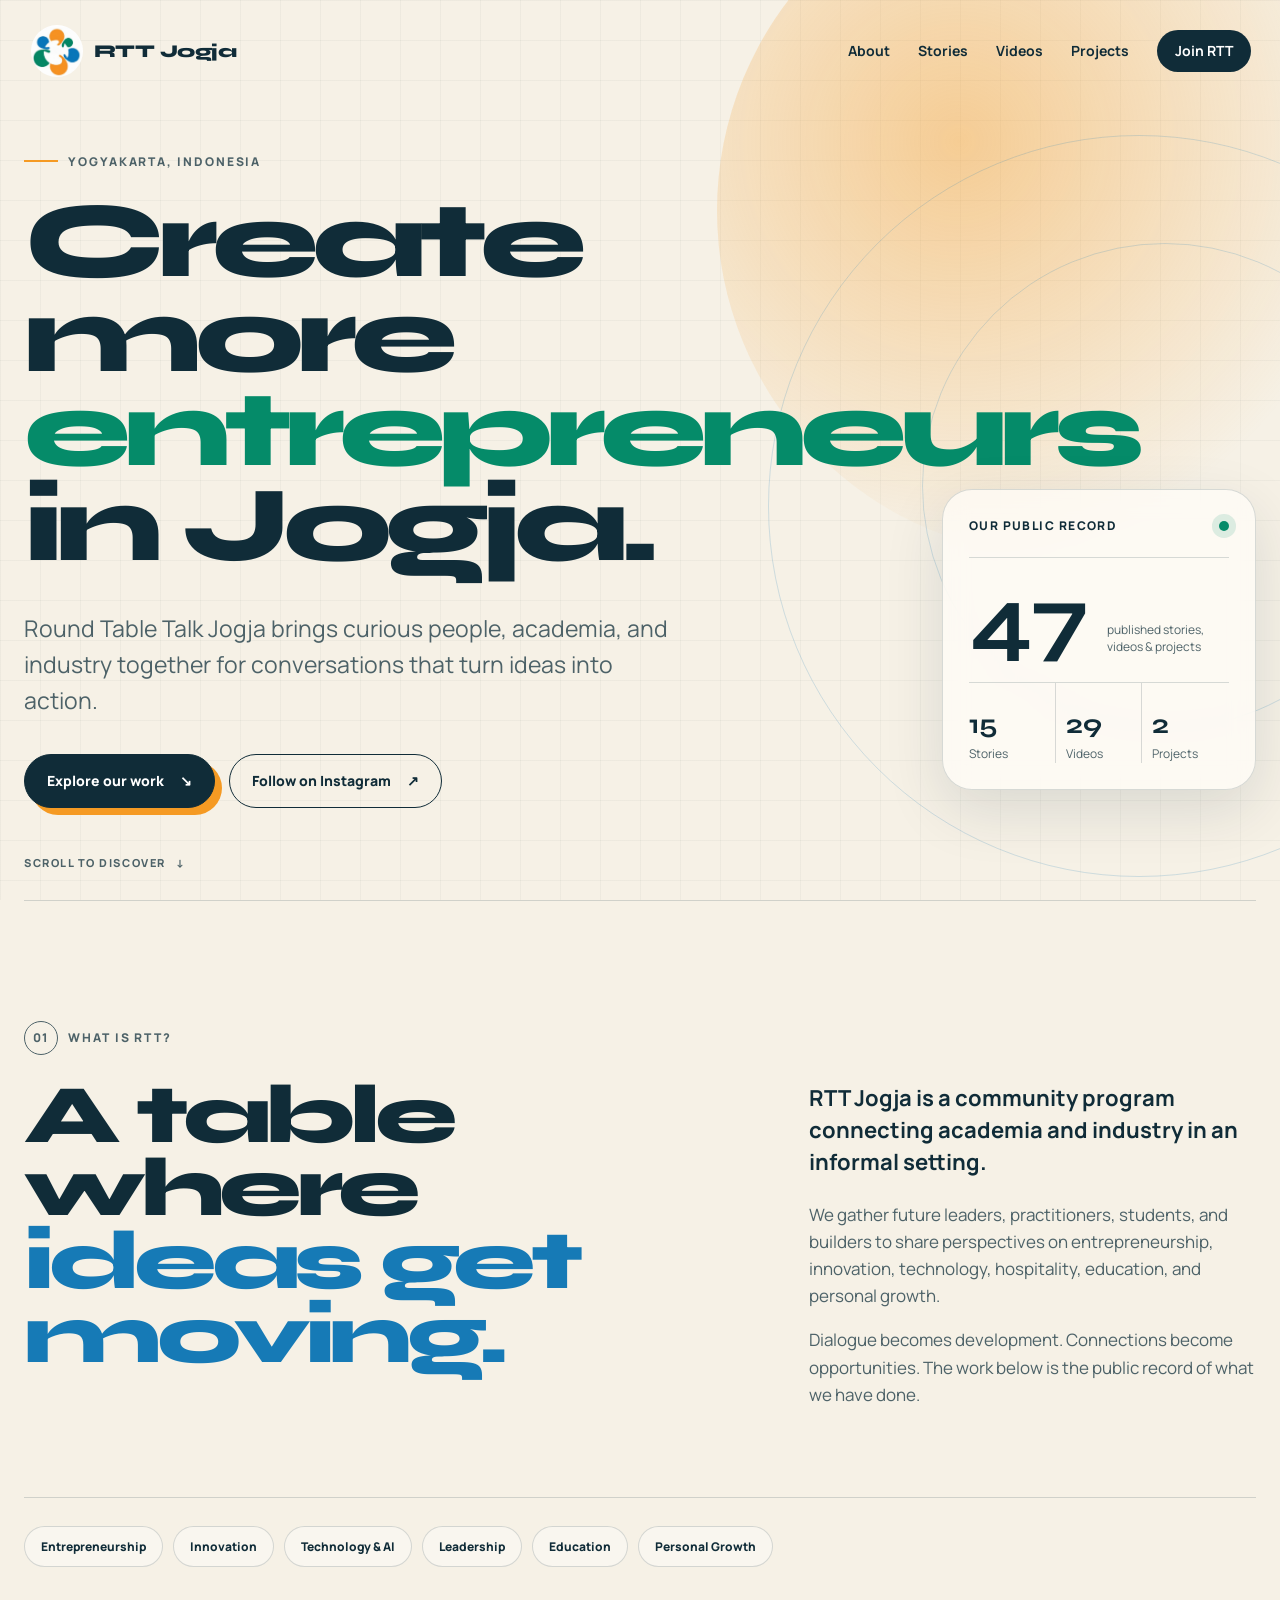
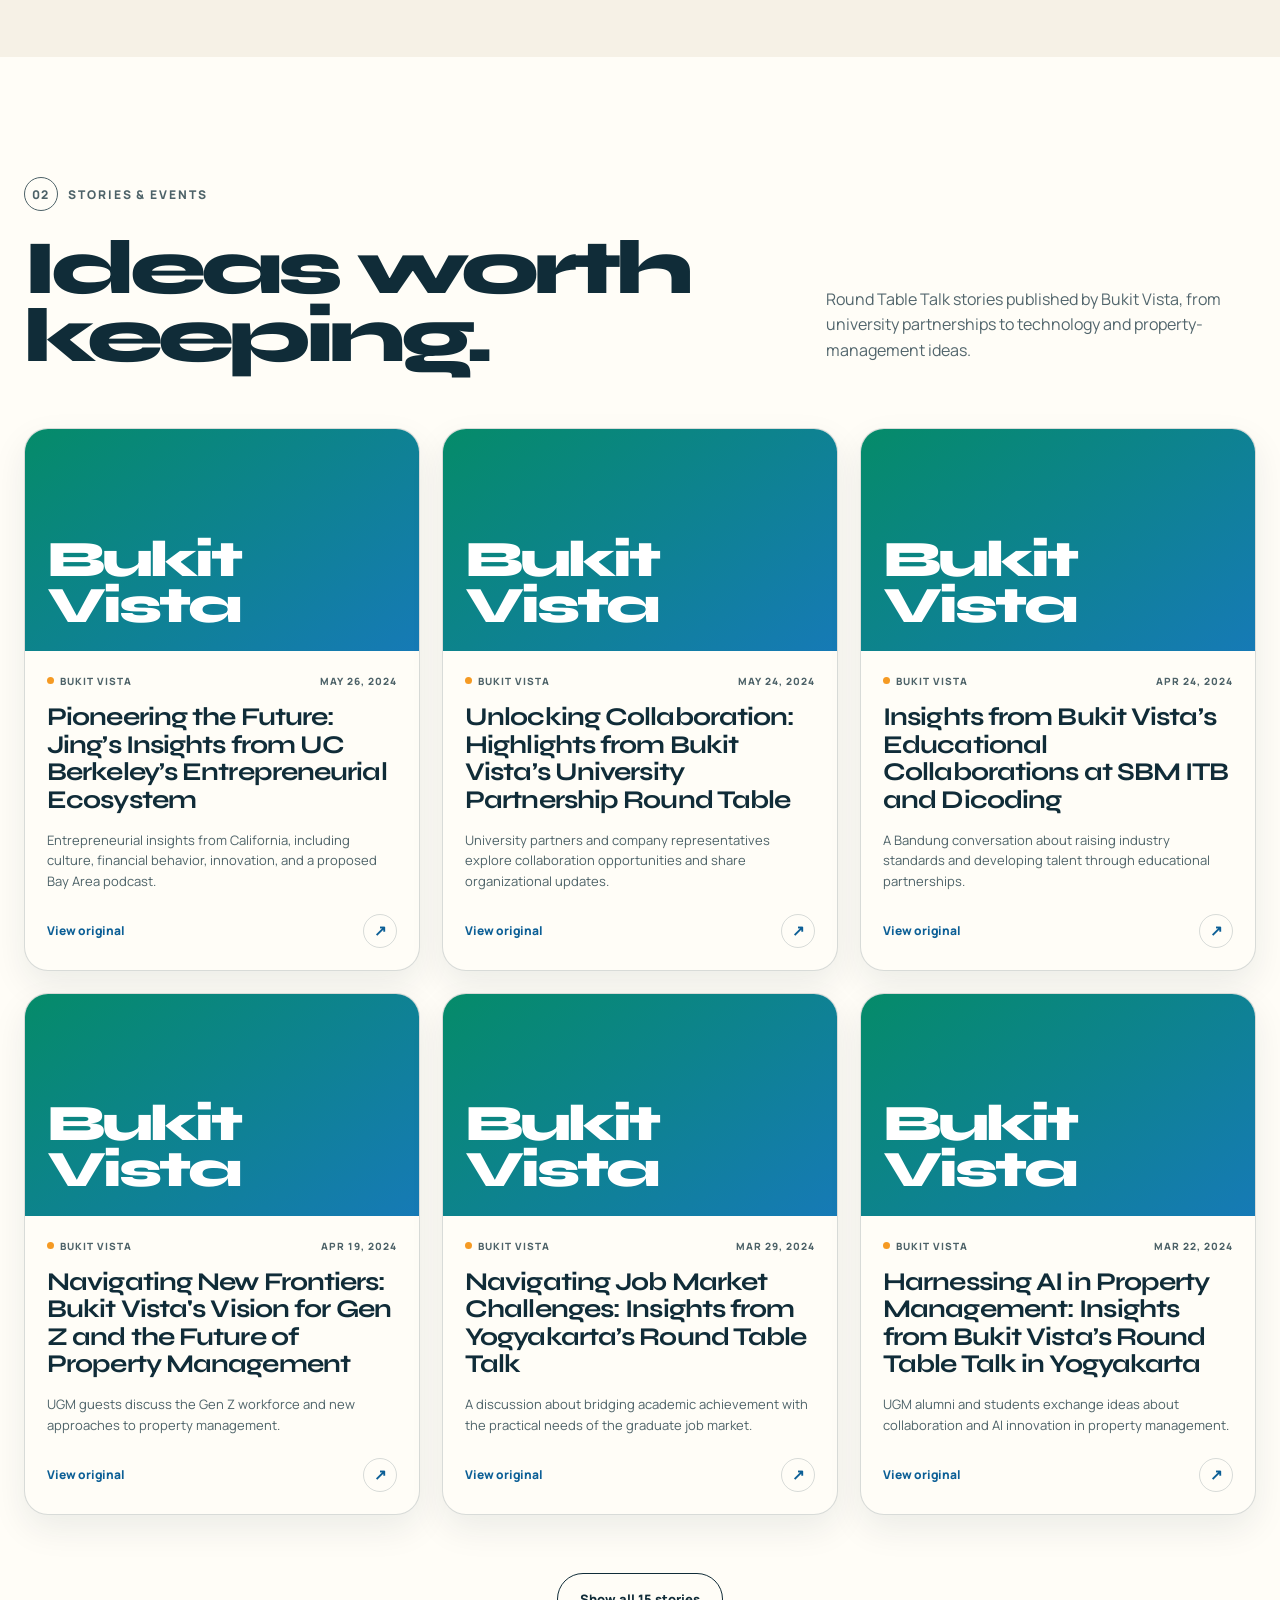
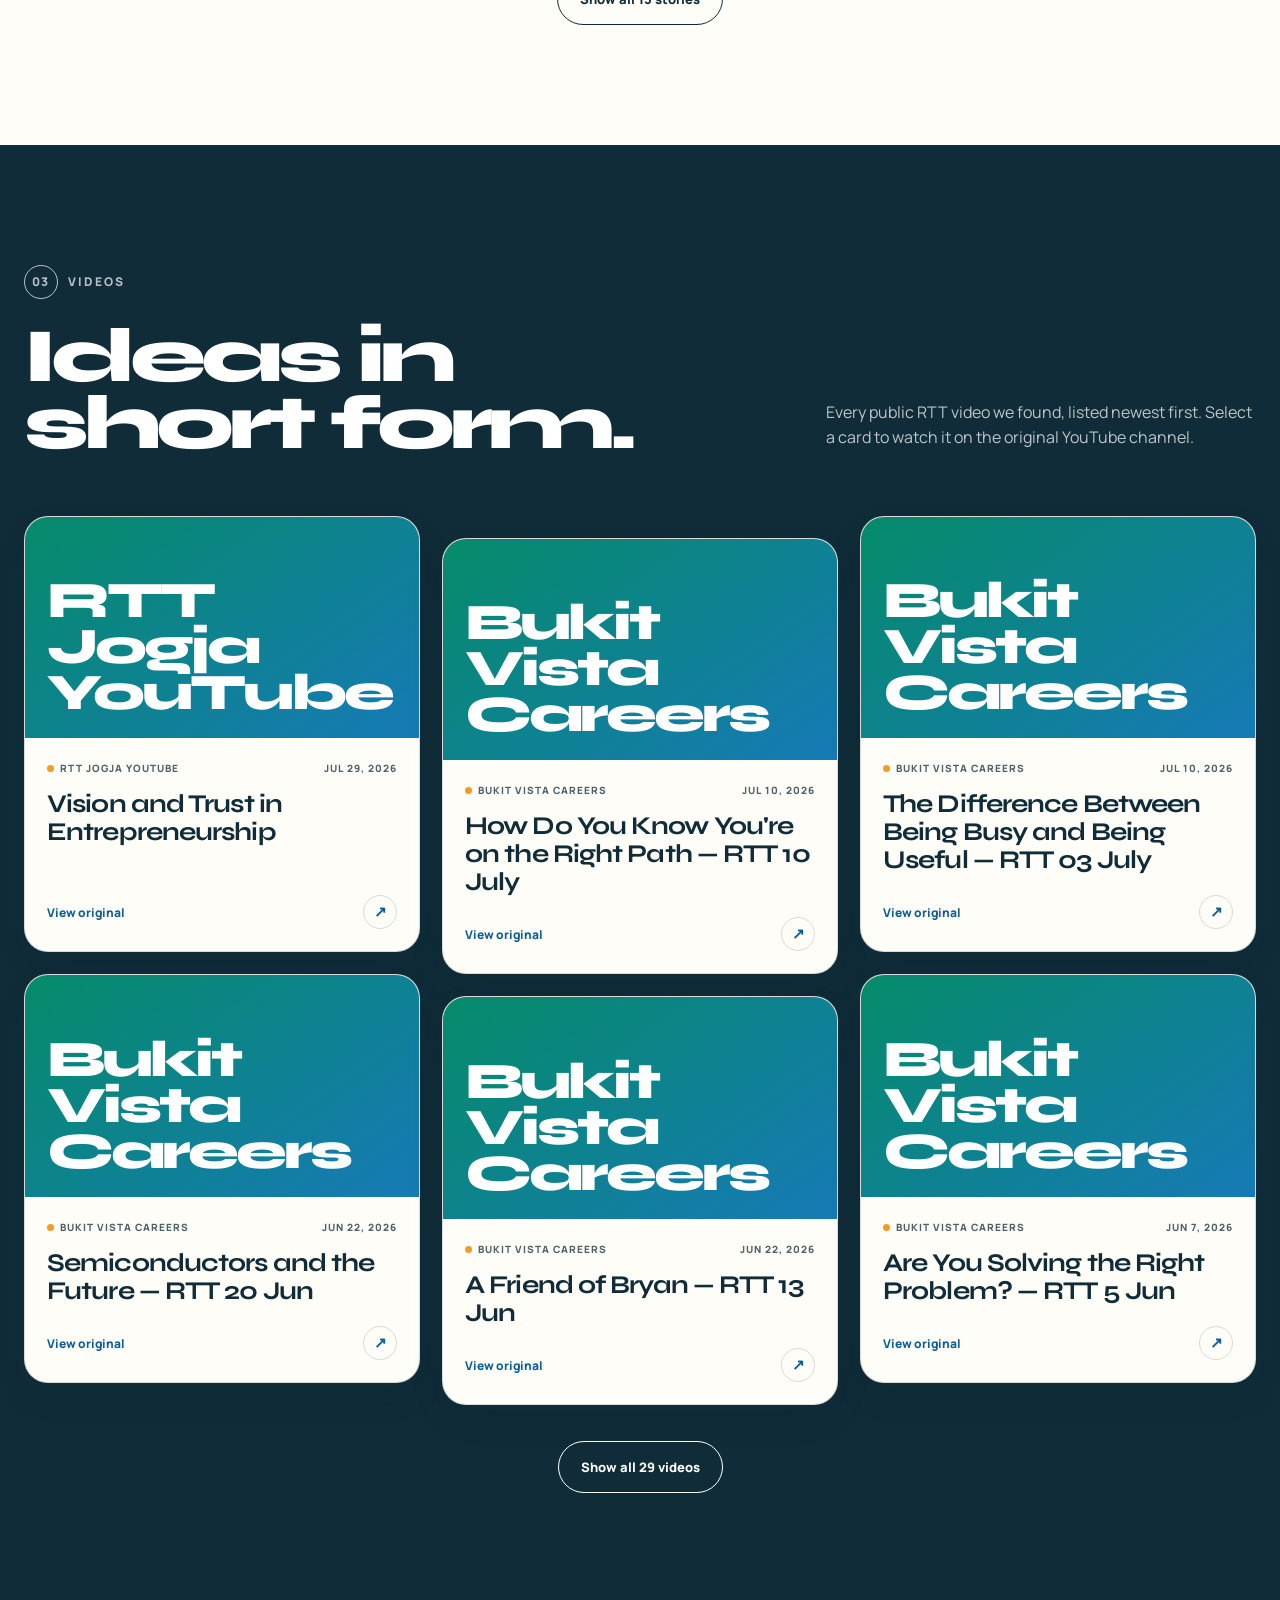
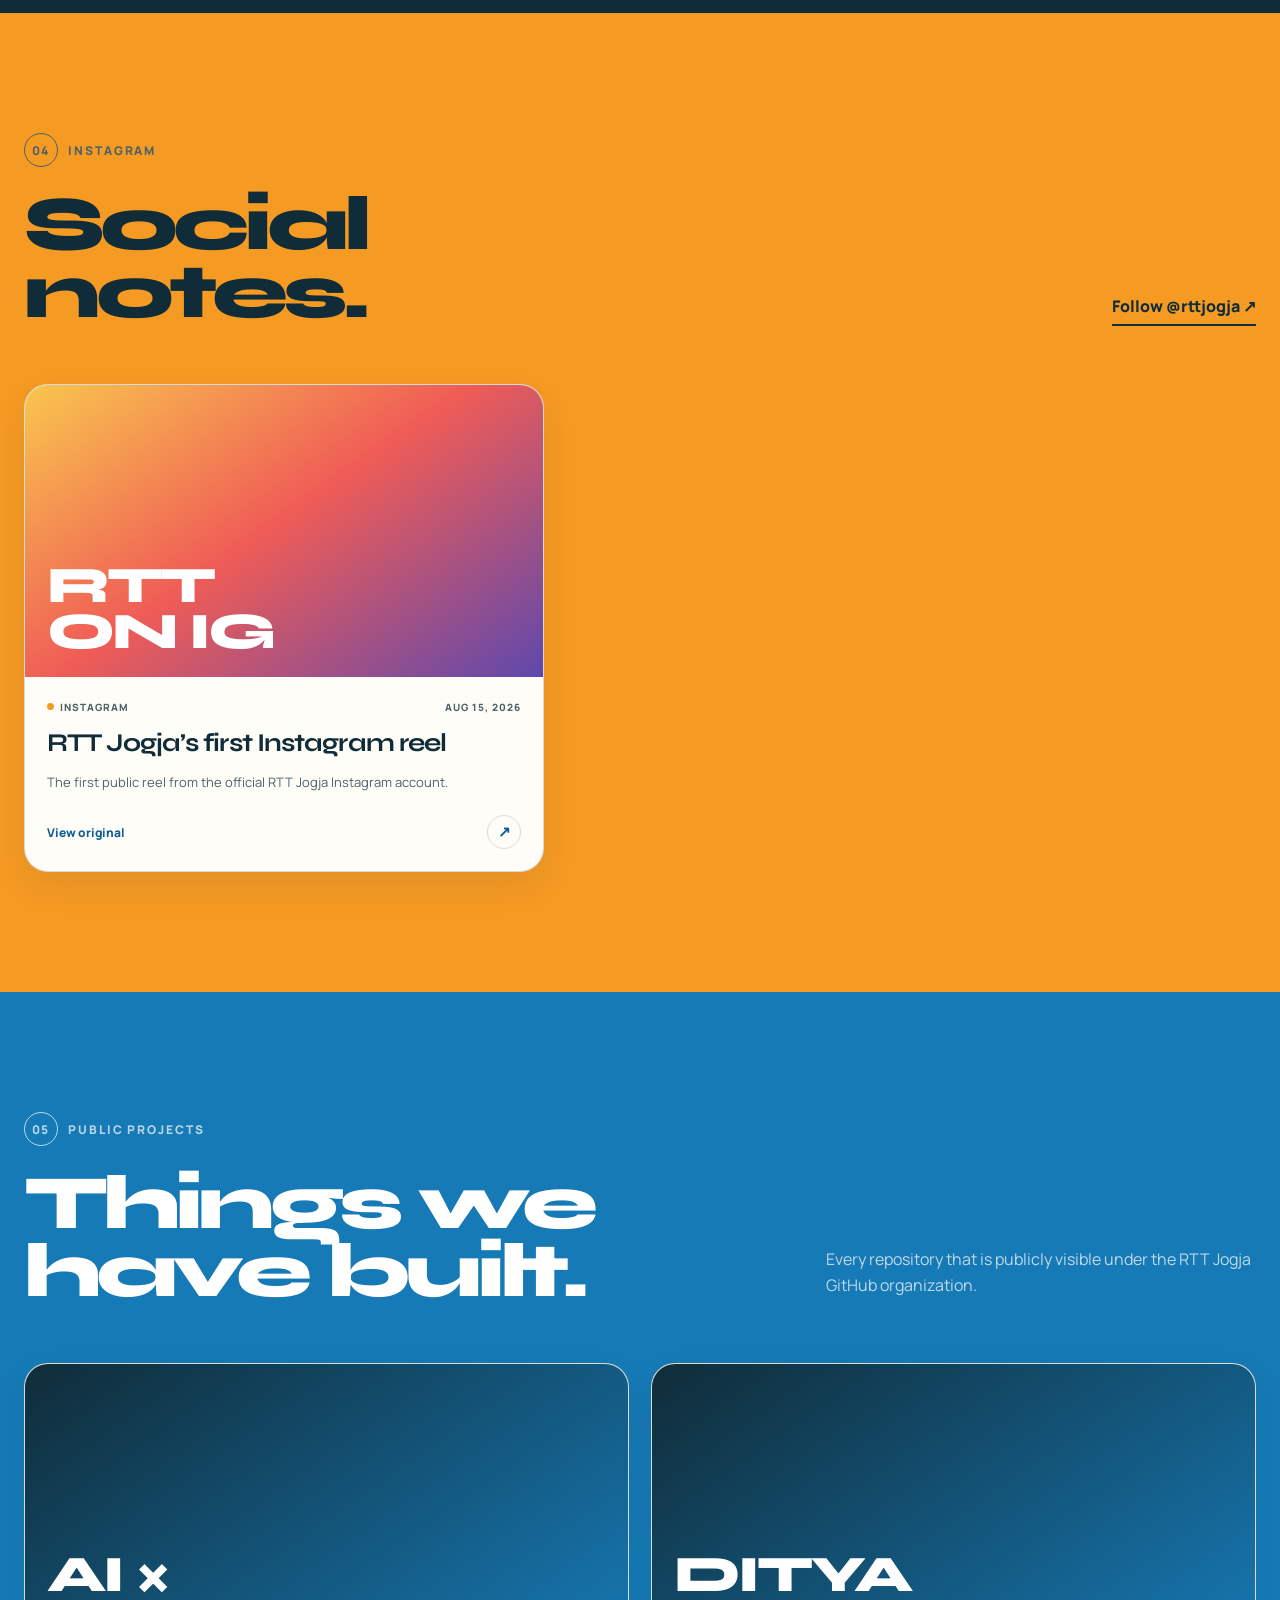
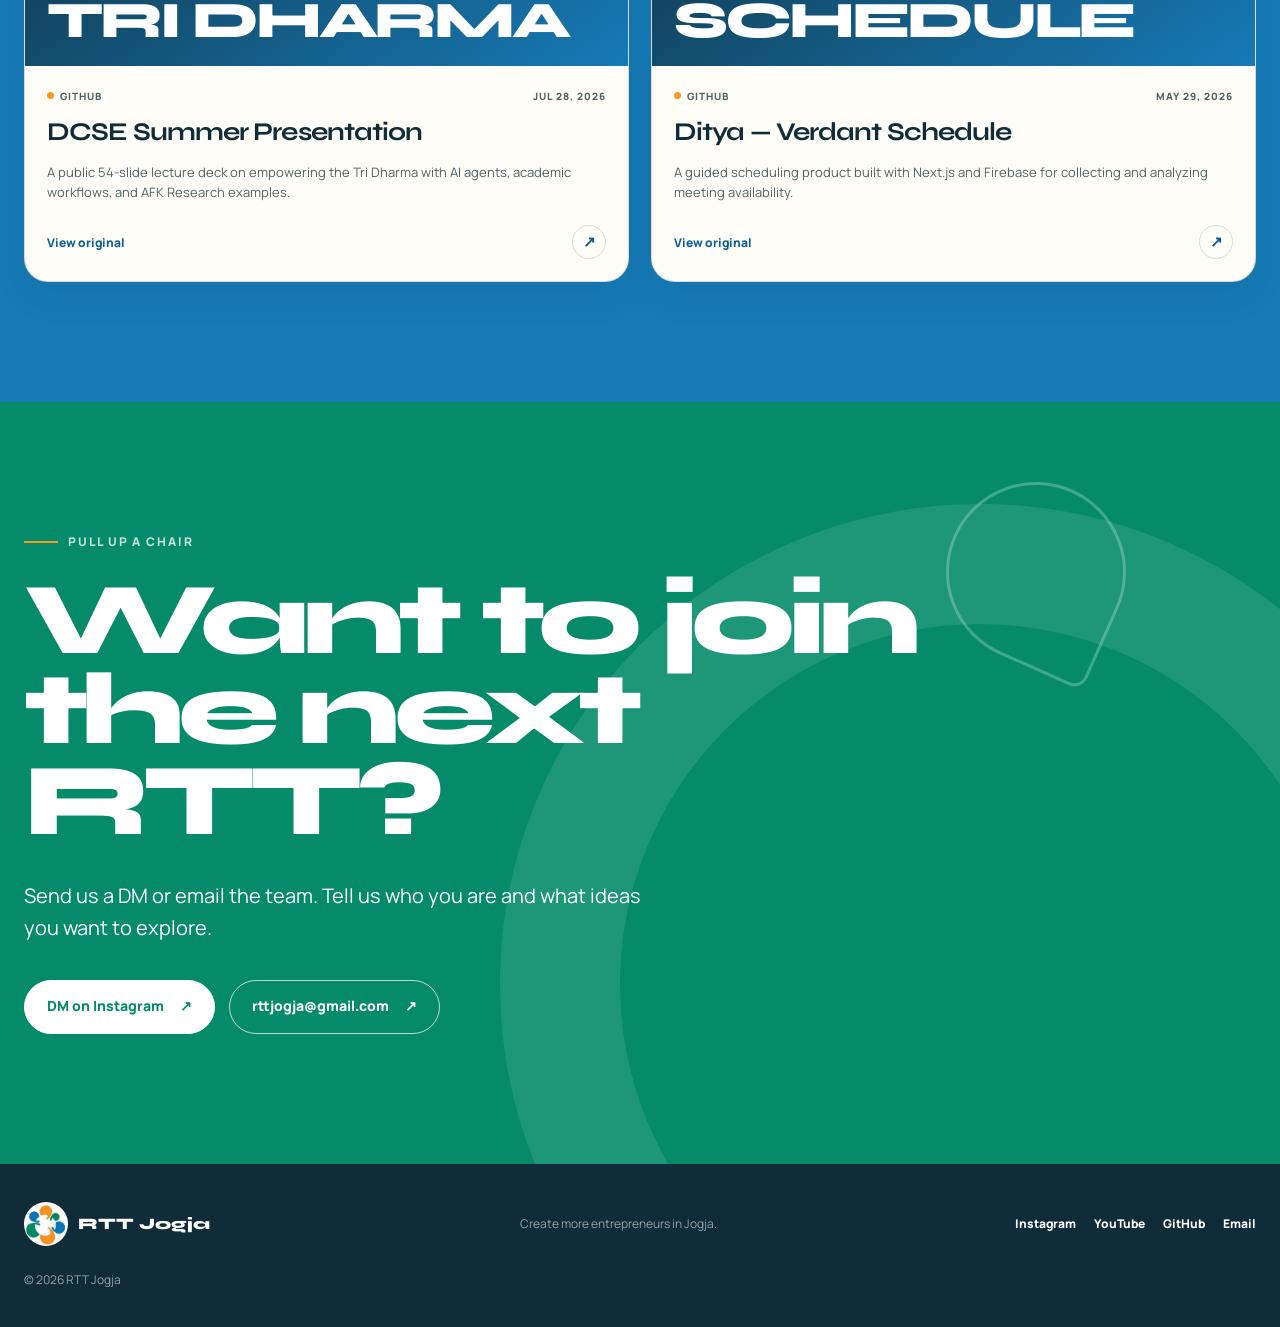
==== index.html @ 096cc113 "Build RTT Jogja public archive site" ====
<!doctype html>
<html lang="en">
  <head>
    <meta charset="utf-8">
    <meta name="viewport" content="width=device-width, initial-scale=1">
    <meta name="theme-color" content="#f6f1e6">
    <meta name="description" content="RTT Jogja brings academia and industry together to create more entrepreneurs in Jogja. Explore our conversations, videos, and public projects.">
    <meta property="og:type" content="website">
    <meta property="og:title" content="RTT Jogja — Create More Entrepreneurs">
    <meta property="og:description" content="Ideas, conversations, and public work from Round Table Talk Jogja.">
    <meta property="og:url" content="https://rttjogja.github.io/">
    <meta property="og:image" content="https://rttjogja.github.io/assets/rtt-jogja-logo.jpg">
    <title>RTT Jogja — Create More Entrepreneurs</title>
    <link rel="icon" href="assets/rtt-jogja-logo.jpg">
    <link rel="preconnect" href="https://fonts.googleapis.com">
    <link rel="preconnect" href="https://fonts.gstatic.com" crossorigin>
    <link href="https://fonts.googleapis.com/css2?family=Manrope:wght@400;500;600;700&amp;family=Syne:wght@600;700;800&amp;display=swap" rel="stylesheet">
    <link rel="stylesheet" href="styles.css">
    <script type="application/ld+json">
      {
        "@context": "https://schema.org",
        "@type": "Organization",
        "name": "RTT Jogja",
        "alternateName": "Round Table Talk Jogja",
        "url": "https://rttjogja.github.io/",
        "email": "rttjogja@gmail.com",
        "sameAs": [
          "https://www.instagram.com/rttjogja",
          "https://www.youtube.com/@rttjogja",
          "https://github.com/RTTJogja"
        ]
      }
    </script>
  </head>
  <body>
    <a class="skip-link" href="#main-content">Skip to content</a>

    <header class="site-header" data-header>
      <a class="brand" href="#top" aria-label="RTT Jogja home">
        <img src="assets/rtt-jogja-logo.jpg" alt="RTT Jogja logo" width="52" height="52">
        <span>RTT Jogja</span>
      </a>

      <button class="menu-toggle" type="button" aria-expanded="false" aria-controls="site-navigation" data-menu-toggle>
        <span></span><span></span>
        <span class="sr-only">Open navigation</span>
      </button>

      <nav class="site-nav" id="site-navigation" aria-label="Main navigation" data-navigation>
        <a href="#about">About</a>
        <a href="#stories">Stories</a>
        <a href="#videos">Videos</a>
        <a href="#projects">Projects</a>
        <a class="nav-cta" href="mailto:rttjogja@gmail.com?subject=I%20want%20to%20join%20RTT%20Jogja">Join RTT</a>
      </nav>
    </header>

    <main id="main-content">
      <section class="hero" id="top">
        <div class="hero-orbit hero-orbit-one" aria-hidden="true"></div>
        <div class="hero-orbit hero-orbit-two" aria-hidden="true"></div>
        <div class="hero-copy reveal">
          <p class="kicker"><span></span> Yogyakarta, Indonesia</p>
          <h1>Create more<br><em>entrepreneurs</em><br>in Jogja.</h1>
          <p class="hero-intro">Round Table Talk Jogja brings curious people, academia, and industry together for conversations that turn ideas into action.</p>
          <div class="hero-actions">
            <a class="button button-primary" href="#stories">Explore our work <span aria-hidden="true">↘</span></a>
            <a class="button button-quiet" href="https://www.instagram.com/rttjogja" target="_blank" rel="noopener noreferrer">Follow on Instagram <span aria-hidden="true">↗</span></a>
          </div>
        </div>

        <aside class="hero-card reveal" aria-label="RTT Jogja archive summary">
          <div class="hero-card-top">
            <span>Our public record</span>
            <span class="pulse-dot" aria-hidden="true"></span>
          </div>
          <div class="hero-stat">
            <strong data-total-count>47</strong>
            <span>published stories,<br>videos &amp; projects</span>
          </div>
          <div class="hero-card-grid">
            <div><strong data-count="stories">15</strong><span>Stories</span></div>
            <div><strong data-count="videos">29</strong><span>Videos</span></div>
            <div><strong data-count="projects">2</strong><span>Projects</span></div>
          </div>
        </aside>

        <a class="hero-scroll" href="#about"><span>Scroll to discover</span><span aria-hidden="true">↓</span></a>
      </section>

      <section class="about section-shell" id="about">
        <div class="section-marker reveal"><span>01</span> What is RTT?</div>
        <div class="about-grid">
          <h2 class="reveal">A table where<br><span>ideas get moving.</span></h2>
          <div class="about-copy reveal">
            <p class="lead">RTT Jogja is a community program connecting academia and industry in an informal setting.</p>
            <p>We gather future leaders, practitioners, students, and builders to share perspectives on entrepreneurship, innovation, technology, hospitality, education, and personal growth.</p>
            <p>Dialogue becomes development. Connections become opportunities. The work below is the public record of what we have done.</p>
          </div>
        </div>
        <div class="theme-strip reveal" aria-label="Topics we explore">
          <span>Entrepreneurship</span>
          <span>Innovation</span>
          <span>Technology &amp; AI</span>
          <span>Leadership</span>
          <span>Education</span>
          <span>Personal Growth</span>
        </div>
      </section>

      <section class="archive-section stories-section" id="stories">
        <div class="section-shell">
          <div class="section-heading reveal">
            <div>
              <div class="section-marker"><span>02</span> Stories &amp; events</div>
              <h2>Ideas worth<br>keeping.</h2>
            </div>
            <p>Round Table Talk stories published by Bukit Vista, from university partnerships to technology and property-management ideas.</p>
          </div>
          <div class="card-grid story-grid" data-grid="stories"></div>
          <div class="section-more" data-more-container="stories"></div>
        </div>
      </section>

      <section class="archive-section videos-section" id="videos">
        <div class="section-shell">
          <div class="section-heading reveal">
            <div>
              <div class="section-marker"><span>03</span> Videos</div>
              <h2>Ideas in<br>short form.</h2>
            </div>
            <p>Every public RTT video we found, listed newest first. Select a card to watch it on the original YouTube channel.</p>
          </div>
          <div class="card-grid video-grid" data-grid="videos"></div>
          <div class="section-more" data-more-container="videos"></div>
        </div>
      </section>

      <section class="archive-section social-section" id="instagram">
        <div class="section-shell">
          <div class="section-heading compact reveal">
            <div>
              <div class="section-marker"><span>04</span> Instagram</div>
              <h2>Social<br>notes.</h2>
            </div>
            <a class="text-link" href="https://www.instagram.com/rttjogja" target="_blank" rel="noopener noreferrer">Follow @rttjogja <span aria-hidden="true">↗</span></a>
          </div>
          <div class="card-grid social-grid" data-grid="instagram"></div>
        </div>
      </section>

      <section class="archive-section projects-section" id="projects">
        <div class="section-shell">
          <div class="section-heading reveal">
            <div>
              <div class="section-marker"><span>05</span> Public projects</div>
              <h2>Things we<br>have built.</h2>
            </div>
            <p>Every repository that is publicly visible under the RTT Jogja GitHub organization.</p>
          </div>
          <div class="card-grid project-grid" data-grid="projects"></div>
        </div>
      </section>

      <section class="join-section" id="join">
        <div class="join-shape" aria-hidden="true"></div>
        <div class="join-content reveal">
          <p class="kicker light"><span></span> Pull up a chair</p>
          <h2>Want to join<br>the next RTT?</h2>
          <p>Send us a DM or email the team. Tell us who you are and what ideas you want to explore.</p>
          <div class="join-actions">
            <a class="button button-light" href="https://www.instagram.com/rttjogja" target="_blank" rel="noopener noreferrer">DM on Instagram <span aria-hidden="true">↗</span></a>
            <a class="button button-outline-light" href="mailto:rttjogja@gmail.com?subject=I%20want%20to%20join%20RTT%20Jogja">rttjogja@gmail.com <span aria-hidden="true">↗</span></a>
          </div>
        </div>
      </section>
    </main>

    <footer class="site-footer">
      <div class="footer-brand">
        <img src="assets/rtt-jogja-logo.jpg" alt="" width="44" height="44">
        <span>RTT Jogja</span>
      </div>
      <p>Create more entrepreneurs in Jogja.</p>
      <div class="footer-links">
        <a href="https://www.instagram.com/rttjogja" target="_blank" rel="noopener noreferrer">Instagram</a>
        <a href="https://www.youtube.com/@rttjogja" target="_blank" rel="noopener noreferrer">YouTube</a>
        <a href="https://github.com/RTTJogja" target="_blank" rel="noopener noreferrer">GitHub</a>
        <a href="mailto:rttjogja@gmail.com">Email</a>
      </div>
      <small>© <span data-year></span> RTT Jogja</small>
    </footer>

    <script src="data.js"></script>
    <script src="script.js"></script>
  </body>
</html>
---- styles.css ----
:root {
  --cream: #f6f1e6;
  --paper: #fffdf7;
  --ink: #102c38;
  --ink-soft: #4d6268;
  --blue: #167ab6;
  --blue-dark: #0c5f96;
  --green: #058b69;
  --orange: #f59a23;
  --line: rgba(16, 44, 56, 0.16);
  --shadow: 0 20px 60px rgba(16, 44, 56, 0.12);
  --display: "Syne", sans-serif;
  --body: "Manrope", sans-serif;
  --shell: min(1240px, calc(100% - 48px));
}

* {
  box-sizing: border-box;
}

html {
  scroll-behavior: smooth;
  scroll-padding-top: 96px;
}

body {
  margin: 0;
  background: var(--cream);
  color: var(--ink);
  font-family: var(--body);
  font-size: 16px;
  line-height: 1.6;
  overflow-x: hidden;
}

body::before {
  position: fixed;
  inset: 0;
  z-index: -1;
  background-image: linear-gradient(rgba(16, 44, 56, 0.035) 1px, transparent 1px), linear-gradient(90deg, rgba(16, 44, 56, 0.035) 1px, transparent 1px);
  background-size: 40px 40px;
  content: "";
  pointer-events: none;
}

a {
  color: inherit;
}

img {
  display: block;
  max-width: 100%;
}

button,
a {
  -webkit-tap-highlight-color: transparent;
}

.skip-link {
  position: fixed;
  top: 12px;
  left: 12px;
  z-index: 100;
  padding: 10px 16px;
  background: var(--ink);
  color: white;
  transform: translateY(-150%);
}

.skip-link:focus {
  transform: translateY(0);
}

.sr-only {
  position: absolute;
  width: 1px;
  height: 1px;
  padding: 0;
  margin: -1px;
  overflow: hidden;
  clip: rect(0, 0, 0, 0);
  white-space: nowrap;
  border: 0;
}

.site-header {
  position: fixed;
  top: 0;
  right: 0;
  left: 0;
  z-index: 50;
  display: flex;
  align-items: center;
  justify-content: space-between;
  width: min(1360px, calc(100% - 32px));
  margin: 14px auto 0;
  padding: 10px 12px 10px 14px;
  border: 1px solid transparent;
  border-radius: 999px;
  transition: background 180ms ease, border-color 180ms ease, box-shadow 180ms ease;
}

.site-header.is-scrolled {
  background: rgba(255, 253, 247, 0.9);
  border-color: var(--line);
  box-shadow: 0 12px 40px rgba(16, 44, 56, 0.1);
  backdrop-filter: blur(14px);
}

.brand {
  display: inline-flex;
  gap: 11px;
  align-items: center;
  color: var(--ink);
  font-family: var(--display);
  font-size: 18px;
  font-weight: 800;
  letter-spacing: -0.03em;
  text-decoration: none;
}

.brand img,
.footer-brand img {
  border-radius: 50%;
}

.site-nav {
  display: flex;
  gap: 28px;
  align-items: center;
}

.site-nav a {
  font-size: 14px;
  font-weight: 700;
  text-decoration: none;
}

.site-nav a:not(.nav-cta) {
  position: relative;
}

.site-nav a:not(.nav-cta)::after {
  position: absolute;
  right: 0;
  bottom: -4px;
  left: 0;
  height: 2px;
  background: var(--orange);
  content: "";
  transform: scaleX(0);
  transform-origin: right;
  transition: transform 180ms ease;
}

.site-nav a:hover::after,
.site-nav a:focus-visible::after {
  transform: scaleX(1);
  transform-origin: left;
}

.nav-cta {
  padding: 10px 18px;
  border-radius: 999px;
  background: var(--ink);
  color: white;
}

.menu-toggle {
  display: none;
  width: 44px;
  height: 44px;
  border: 0;
  border-radius: 50%;
  background: var(--ink);
}

.menu-toggle > span:not(.sr-only) {
  display: block;
  width: 18px;
  height: 2px;
  margin: 5px auto;
  background: white;
}

.hero {
  position: relative;
  display: grid;
  grid-template-columns: minmax(0, 1.45fr) minmax(300px, 0.55fr);
  gap: clamp(32px, 7vw, 110px);
  align-items: center;
  min-height: 100svh;
  padding: 140px max(24px, calc((100vw - 1240px) / 2)) 80px;
  overflow: hidden;
}

.hero::before {
  position: absolute;
  top: -15%;
  right: -10%;
  width: 54vw;
  height: 54vw;
  border-radius: 50%;
  background: radial-gradient(circle at 35% 40%, rgba(245, 154, 35, 0.42), rgba(245, 154, 35, 0) 68%);
  content: "";
}

.hero-orbit {
  position: absolute;
  border: 1px solid rgba(22, 122, 182, 0.18);
  border-radius: 50%;
  pointer-events: none;
}

.hero-orbit-one {
  top: 15%;
  right: -18vw;
  width: 58vw;
  height: 58vw;
}

.hero-orbit-two {
  top: 27%;
  right: -10vw;
  width: 38vw;
  height: 38vw;
}

.hero-copy,
.hero-card {
  position: relative;
  z-index: 2;
  min-width: 0;
}

.kicker,
.section-marker {
  display: flex;
  gap: 10px;
  align-items: center;
  margin: 0 0 24px;
  color: var(--ink-soft);
  font-size: 12px;
  font-weight: 800;
  letter-spacing: 0.16em;
  text-transform: uppercase;
}

.kicker > span {
  width: 34px;
  height: 2px;
  background: var(--orange);
}

.hero h1,
.section-heading h2,
.about h2,
.join-content h2 {
  margin: 0;
  font-family: var(--display);
  font-weight: 800;
  letter-spacing: -0.065em;
  line-height: 0.88;
}

.hero h1 {
  max-width: 900px;
  font-size: clamp(58px, 8.4vw, 126px);
}

.hero h1 em {
  color: var(--green);
  font-style: normal;
}

.hero-intro {
  max-width: 660px;
  margin: 38px 0 0;
  color: var(--ink-soft);
  font-size: clamp(18px, 2vw, 23px);
  line-height: 1.55;
}

.hero-actions,
.join-actions {
  display: flex;
  flex-wrap: wrap;
  gap: 14px;
  margin-top: 36px;
}

.button {
  display: inline-flex;
  gap: 16px;
  align-items: center;
  justify-content: center;
  min-height: 54px;
  padding: 0 22px;
  border: 1px solid var(--ink);
  border-radius: 999px;
  font-size: 14px;
  font-weight: 800;
  text-decoration: none;
  transition: transform 160ms ease, box-shadow 160ms ease, background 160ms ease;
}

.button:hover,
.button:focus-visible {
  transform: translateY(-3px);
}

.button-primary {
  background: var(--ink);
  color: white;
  box-shadow: 7px 7px 0 var(--orange);
}

.button-primary:hover,
.button-primary:focus-visible {
  box-shadow: 4px 4px 0 var(--orange);
}

.button-quiet {
  background: transparent;
}

.hero-card {
  align-self: end;
  margin-bottom: 30px;
  padding: 26px;
  border: 1px solid var(--line);
  border-radius: 30px;
  background: rgba(255, 253, 247, 0.75);
  box-shadow: var(--shadow);
  backdrop-filter: blur(12px);
  transform: rotate(2deg);
}

.hero-card-top {
  display: flex;
  align-items: center;
  justify-content: space-between;
  padding-bottom: 22px;
  border-bottom: 1px solid var(--line);
  font-size: 12px;
  font-weight: 800;
  letter-spacing: 0.12em;
  text-transform: uppercase;
}

.pulse-dot {
  width: 10px;
  height: 10px;
  border-radius: 50%;
  background: var(--green);
  box-shadow: 0 0 0 7px rgba(5, 139, 105, 0.13);
}

.hero-stat {
  display: flex;
  gap: 18px;
  align-items: end;
  padding: 26px 0;
}

.hero-stat strong {
  font-family: var(--display);
  font-size: clamp(64px, 7vw, 96px);
  line-height: 0.8;
}

.hero-stat span,
.hero-card-grid span {
  color: var(--ink-soft);
  font-size: 12px;
  line-height: 1.4;
}

.hero-card-grid {
  display: grid;
  grid-template-columns: repeat(3, 1fr);
  border-top: 1px solid var(--line);
}

.hero-card-grid > div {
  display: flex;
  flex-direction: column;
  padding: 20px 10px 0;
  border-right: 1px solid var(--line);
}

.hero-card-grid > div:first-child {
  padding-left: 0;
}

.hero-card-grid > div:last-child {
  border-right: 0;
}

.hero-card-grid strong {
  font-family: var(--display);
  font-size: 27px;
}

.hero-scroll {
  position: absolute;
  bottom: 28px;
  left: max(24px, calc((100vw - 1240px) / 2));
  display: inline-flex;
  gap: 10px;
  align-items: center;
  color: var(--ink-soft);
  font-size: 11px;
  font-weight: 800;
  letter-spacing: 0.14em;
  text-decoration: none;
  text-transform: uppercase;
}

.section-shell {
  width: var(--shell);
  margin: 0 auto;
}

.about {
  padding: 120px 0 90px;
  border-top: 1px solid var(--line);
}

.section-marker span {
  display: inline-grid;
  width: 34px;
  height: 34px;
  border: 1px solid currentColor;
  border-radius: 50%;
  place-items: center;
}

.about-grid {
  display: grid;
  grid-template-columns: 1.2fr 0.8fr;
  gap: clamp(40px, 9vw, 150px);
  align-items: start;
}

.about h2 {
  font-size: clamp(48px, 6.5vw, 94px);
}

.about h2 span {
  color: var(--blue);
}

.about-copy {
  padding-top: 4px;
}

.about-copy p {
  color: var(--ink-soft);
  font-size: 17px;
}

.about-copy .lead {
  margin-top: 0;
  color: var(--ink);
  font-size: 22px;
  font-weight: 700;
  line-height: 1.45;
}

.theme-strip {
  display: flex;
  flex-wrap: wrap;
  gap: 10px;
  margin-top: 72px;
  padding-top: 28px;
  border-top: 1px solid var(--line);
}

.theme-strip span {
  padding: 10px 16px;
  border: 1px solid var(--line);
  border-radius: 999px;
  background: rgba(255, 255, 255, 0.36);
  font-size: 12px;
  font-weight: 800;
}

.archive-section {
  padding: 120px 0;
}

.stories-section {
  background: var(--paper);
}

.videos-section {
  background: var(--ink);
  color: white;
}

.social-section {
  background: var(--orange);
}

.projects-section {
  background: var(--blue);
  color: white;
}

.section-heading {
  display: grid;
  grid-template-columns: 1fr minmax(280px, 430px);
  gap: 60px;
  align-items: end;
  margin-bottom: 58px;
}

.section-heading > * {
  min-width: 0;
}

.section-heading.compact {
  align-items: end;
}

.section-heading h2 {
  font-size: clamp(50px, 6vw, 88px);
}

.section-heading > p {
  margin: 0 0 7px;
  color: currentColor;
  font-size: 16px;
  opacity: 0.72;
}

.videos-section .section-marker,
.projects-section .section-marker {
  color: rgba(255, 255, 255, 0.7);
}

.card-grid {
  display: grid;
  grid-template-columns: repeat(3, minmax(0, 1fr));
  gap: 22px;
}

.archive-card {
  position: relative;
  display: flex;
  min-width: 0;
  flex-direction: column;
  overflow: hidden;
  border: 1px solid var(--line);
  border-radius: 24px;
  background: var(--paper);
  color: var(--ink);
  box-shadow: 0 14px 35px rgba(16, 44, 56, 0.08);
  transition: transform 220ms ease, box-shadow 220ms ease;
}

.archive-card:hover,
.archive-card:focus-within {
  box-shadow: 0 24px 50px rgba(16, 44, 56, 0.17);
  transform: translateY(-7px);
}

.card-media {
  position: relative;
  aspect-ratio: 16 / 9;
  overflow: hidden;
  background: #d8e8e6;
}

.card-media img {
  width: 100%;
  height: 100%;
  object-fit: cover;
  transition: transform 500ms cubic-bezier(0.2, 0.8, 0.2, 1);
}

.archive-card:hover .card-media img {
  transform: scale(1.045);
}

.card-placeholder {
  display: grid;
  height: 100%;
  padding: 22px;
  background: linear-gradient(145deg, var(--green), var(--blue));
  color: white;
  font-family: var(--display);
  font-size: clamp(28px, 4vw, 52px);
  font-weight: 800;
  letter-spacing: -0.06em;
  line-height: 0.9;
  place-items: end start;
}

.source-instagram .card-placeholder {
  background: linear-gradient(145deg, #f9c64d, #ef5c56 48%, #5e48ad);
}

.source-github .card-placeholder {
  background: linear-gradient(145deg, var(--ink), var(--blue));
}

.card-body {
  display: flex;
  flex: 1;
  flex-direction: column;
  padding: 22px;
}

.card-meta {
  display: flex;
  gap: 14px;
  align-items: center;
  justify-content: space-between;
  margin-bottom: 14px;
  color: var(--ink-soft);
  font-size: 10px;
  font-weight: 800;
  letter-spacing: 0.1em;
  text-transform: uppercase;
}

.card-source {
  display: inline-flex;
  gap: 6px;
  align-items: center;
}

.card-source::before {
  width: 7px;
  height: 7px;
  border-radius: 50%;
  background: var(--orange);
  content: "";
}

.archive-card h3 {
  margin: 0;
  font-family: var(--display);
  font-size: clamp(20px, 2vw, 27px);
  letter-spacing: -0.035em;
  line-height: 1.08;
}

.archive-card h3 a {
  text-decoration: none;
}

.archive-card h3 a::after {
  position: absolute;
  inset: 0;
  content: "";
}

.card-description {
  display: -webkit-box;
  margin: 16px 0 0;
  overflow: hidden;
  color: var(--ink-soft);
  font-size: 13px;
  -webkit-box-orient: vertical;
  -webkit-line-clamp: 3;
}

.card-footer {
  display: flex;
  align-items: center;
  justify-content: space-between;
  margin-top: auto;
  padding-top: 22px;
  color: var(--blue-dark);
  font-size: 12px;
  font-weight: 800;
}

.card-arrow {
  display: grid;
  width: 34px;
  height: 34px;
  border: 1px solid var(--line);
  border-radius: 50%;
  font-size: 15px;
  transition: background 160ms ease, color 160ms ease;
  place-items: center;
}

.archive-card:hover .card-arrow {
  background: var(--ink);
  color: white;
}

.videos-section .archive-card:nth-child(3n + 2) {
  transform: translateY(22px);
}

.videos-section .archive-card:nth-child(3n + 2):hover {
  transform: translateY(15px);
}

.section-more {
  display: flex;
  justify-content: center;
  margin-top: 58px;
}

.more-button {
  min-height: 52px;
  padding: 0 22px;
  border: 1px solid currentColor;
  border-radius: 999px;
  background: transparent;
  color: currentColor;
  cursor: pointer;
  font: 800 13px var(--body);
  transition: background 160ms ease, color 160ms ease, transform 160ms ease;
}

.more-button:hover,
.more-button:focus-visible {
  background: currentColor;
  color: var(--paper);
  transform: translateY(-2px);
}

.text-link {
  justify-self: end;
  padding-bottom: 5px;
  border-bottom: 2px solid currentColor;
  font-weight: 800;
  text-decoration: none;
}

.social-grid {
  grid-template-columns: minmax(0, 520px);
}

.project-grid {
  grid-template-columns: repeat(2, minmax(0, 1fr));
}

.projects-section .archive-card {
  min-height: 440px;
}

.projects-section .card-media {
  aspect-ratio: 2 / 1;
}

.join-section {
  position: relative;
  min-height: 680px;
  padding: 130px max(24px, calc((100vw - 1240px) / 2));
  overflow: hidden;
  background: var(--green);
  color: white;
}

.join-section::before {
  position: absolute;
  right: -180px;
  bottom: -300px;
  width: 720px;
  height: 720px;
  border: 120px solid rgba(255, 255, 255, 0.1);
  border-radius: 50%;
  content: "";
}

.join-shape {
  position: absolute;
  top: 80px;
  right: 12%;
  width: 180px;
  height: 180px;
  border: 3px solid white;
  border-radius: 50% 50% 8% 50%;
  opacity: 0.24;
  transform: rotate(24deg);
}

.join-content {
  position: relative;
  z-index: 2;
  max-width: 900px;
}

.kicker.light {
  color: rgba(255, 255, 255, 0.76);
}

.join-content h2 {
  font-size: clamp(62px, 8vw, 116px);
}

.join-content > p:not(.kicker) {
  max-width: 650px;
  margin: 34px 0 0;
  font-size: 20px;
}

.button-light {
  border-color: white;
  background: white;
  color: var(--green);
}

.button-outline-light {
  border-color: rgba(255, 255, 255, 0.7);
  color: white;
}

.site-footer {
  display: grid;
  grid-template-columns: 1fr 1fr auto;
  gap: 24px;
  align-items: center;
  padding: 38px max(24px, calc((100vw - 1240px) / 2));
  background: var(--ink);
  color: white;
}

.footer-brand {
  display: flex;
  gap: 10px;
  align-items: center;
  font-family: var(--display);
  font-weight: 800;
}

.site-footer p,
.site-footer small {
  margin: 0;
  color: rgba(255, 255, 255, 0.56);
  font-size: 12px;
}

.footer-links {
  display: flex;
  gap: 18px;
}

.footer-links a {
  font-size: 12px;
  font-weight: 800;
  text-decoration: none;
}

.reveal {
  opacity: 0;
  transform: translateY(28px);
  transition: opacity 650ms ease, transform 650ms cubic-bezier(0.2, 0.8, 0.2, 1);
}

.reveal.is-visible {
  opacity: 1;
  transform: translateY(0);
}

@media (max-width: 980px) {
  :root {
    --shell: min(100% - 36px, 760px);
  }

  .site-header {
    width: calc(100% - 24px);
  }

  .menu-toggle {
    display: block;
  }

  .site-nav {
    position: absolute;
    top: calc(100% + 8px);
    right: 0;
    left: 0;
    display: none;
    flex-direction: column;
    gap: 8px;
    align-items: stretch;
    padding: 16px;
    border: 1px solid var(--line);
    border-radius: 24px;
    background: var(--paper);
    box-shadow: var(--shadow);
  }

  .site-nav.is-open {
    display: flex;
  }

  .site-nav a {
    padding: 10px 12px;
  }

  .nav-cta {
    text-align: center;
  }

  .hero {
    grid-template-columns: 1fr;
    gap: 46px;
    min-height: auto;
    padding: 150px 24px 100px;
  }

  .hero-card {
    width: min(100%, 480px);
    margin: 0 0 0 auto;
  }

  .hero-scroll {
    display: none;
  }

  .about-grid,
  .section-heading {
    grid-template-columns: 1fr;
    gap: 34px;
  }

  .about-copy {
    max-width: 650px;
  }

  .card-grid {
    grid-template-columns: repeat(2, minmax(0, 1fr));
  }

  .social-grid {
    grid-template-columns: minmax(0, 520px);
  }

  .videos-section .archive-card:nth-child(3n + 2),
  .videos-section .archive-card:nth-child(3n + 2):hover {
    transform: none;
  }

  .text-link {
    justify-self: start;
  }

  .site-footer {
    grid-template-columns: 1fr auto;
  }

  .site-footer > p {
    display: none;
  }
}

@media (max-width: 640px) {
  :root {
    --shell: calc(100% - 28px);
  }

  .brand img {
    width: 42px;
    height: 42px;
  }

  .hero {
    padding-right: 18px;
    padding-left: 18px;
  }

  .hero h1 {
    font-size: clamp(44px, 12.2vw, 58px);
    letter-spacing: -0.055em;
  }

  .hero h1 em {
    display: inline-block;
    font-size: 0.7em;
    letter-spacing: -0.04em;
  }

  .hero-intro {
    margin-top: 28px;
    font-size: 17px;
  }

  .hero-actions,
  .join-actions {
    align-items: stretch;
    flex-direction: column;
  }

  .button {
    width: 100%;
  }

  .hero-card {
    width: 100%;
    padding: 21px;
    margin: 0;
    transform: none;
  }

  .hero-stat strong {
    font-size: 66px;
  }

  .about,
  .archive-section {
    padding: 86px 0;
  }

  .about h2,
  .section-heading h2 {
    font-size: clamp(43px, 14vw, 64px);
  }

  .theme-strip {
    margin-top: 48px;
  }

  .card-grid,
  .project-grid,
  .social-grid {
    grid-template-columns: 1fr;
  }

  .archive-card h3 {
    font-size: 24px;
  }

  .projects-section .archive-card {
    min-height: 0;
  }

  .join-section {
    min-height: 620px;
    padding: 100px 20px;
  }

  .join-content h2 {
    font-size: clamp(56px, 17vw, 82px);
  }

  .site-footer {
    grid-template-columns: 1fr;
    justify-items: start;
  }

  .footer-links {
    flex-wrap: wrap;
  }
}

@media (prefers-reduced-motion: reduce) {
  html {
    scroll-behavior: auto;
  }

  *,
  *::before,
  *::after {
    scroll-behavior: auto !important;
    transition-duration: 0.01ms !important;
    animation-duration: 0.01ms !important;
    animation-iteration-count: 1 !important;
  }

  .reveal {
    opacity: 1;
    transform: none;
  }
}
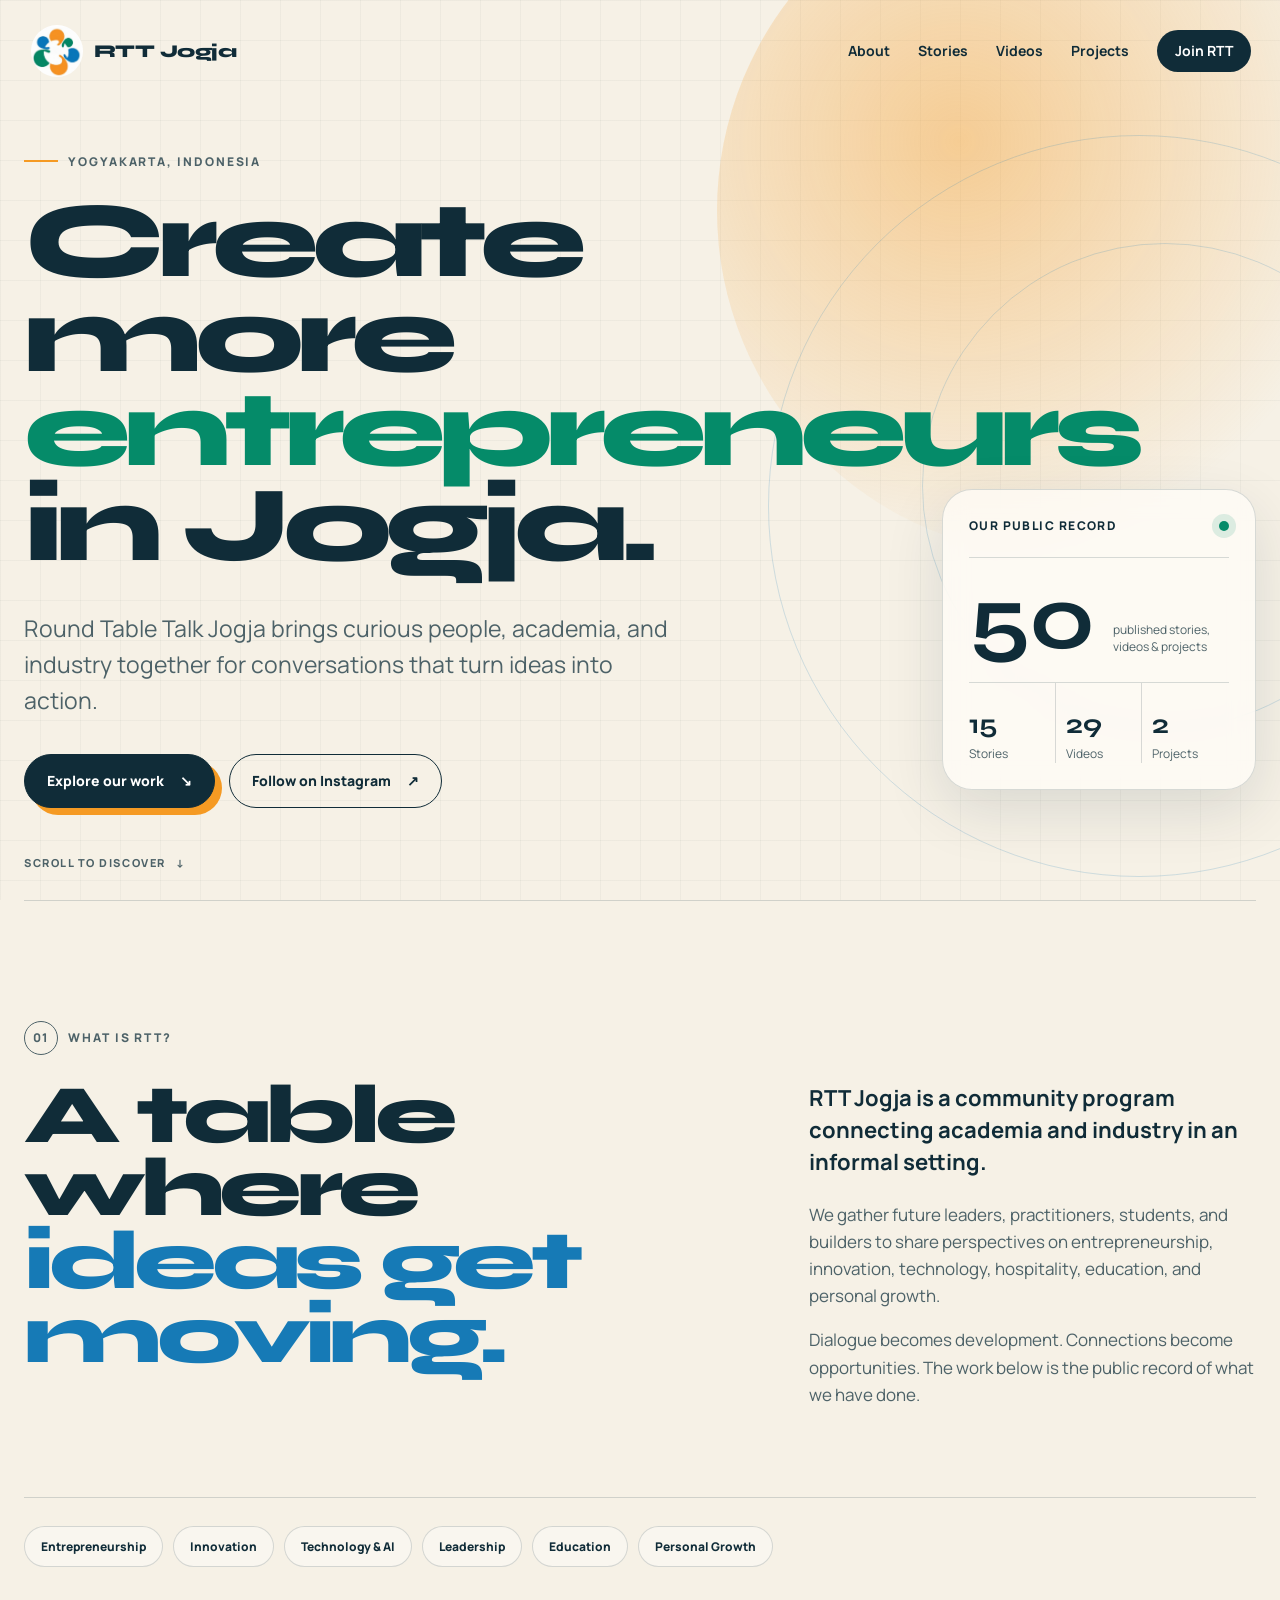
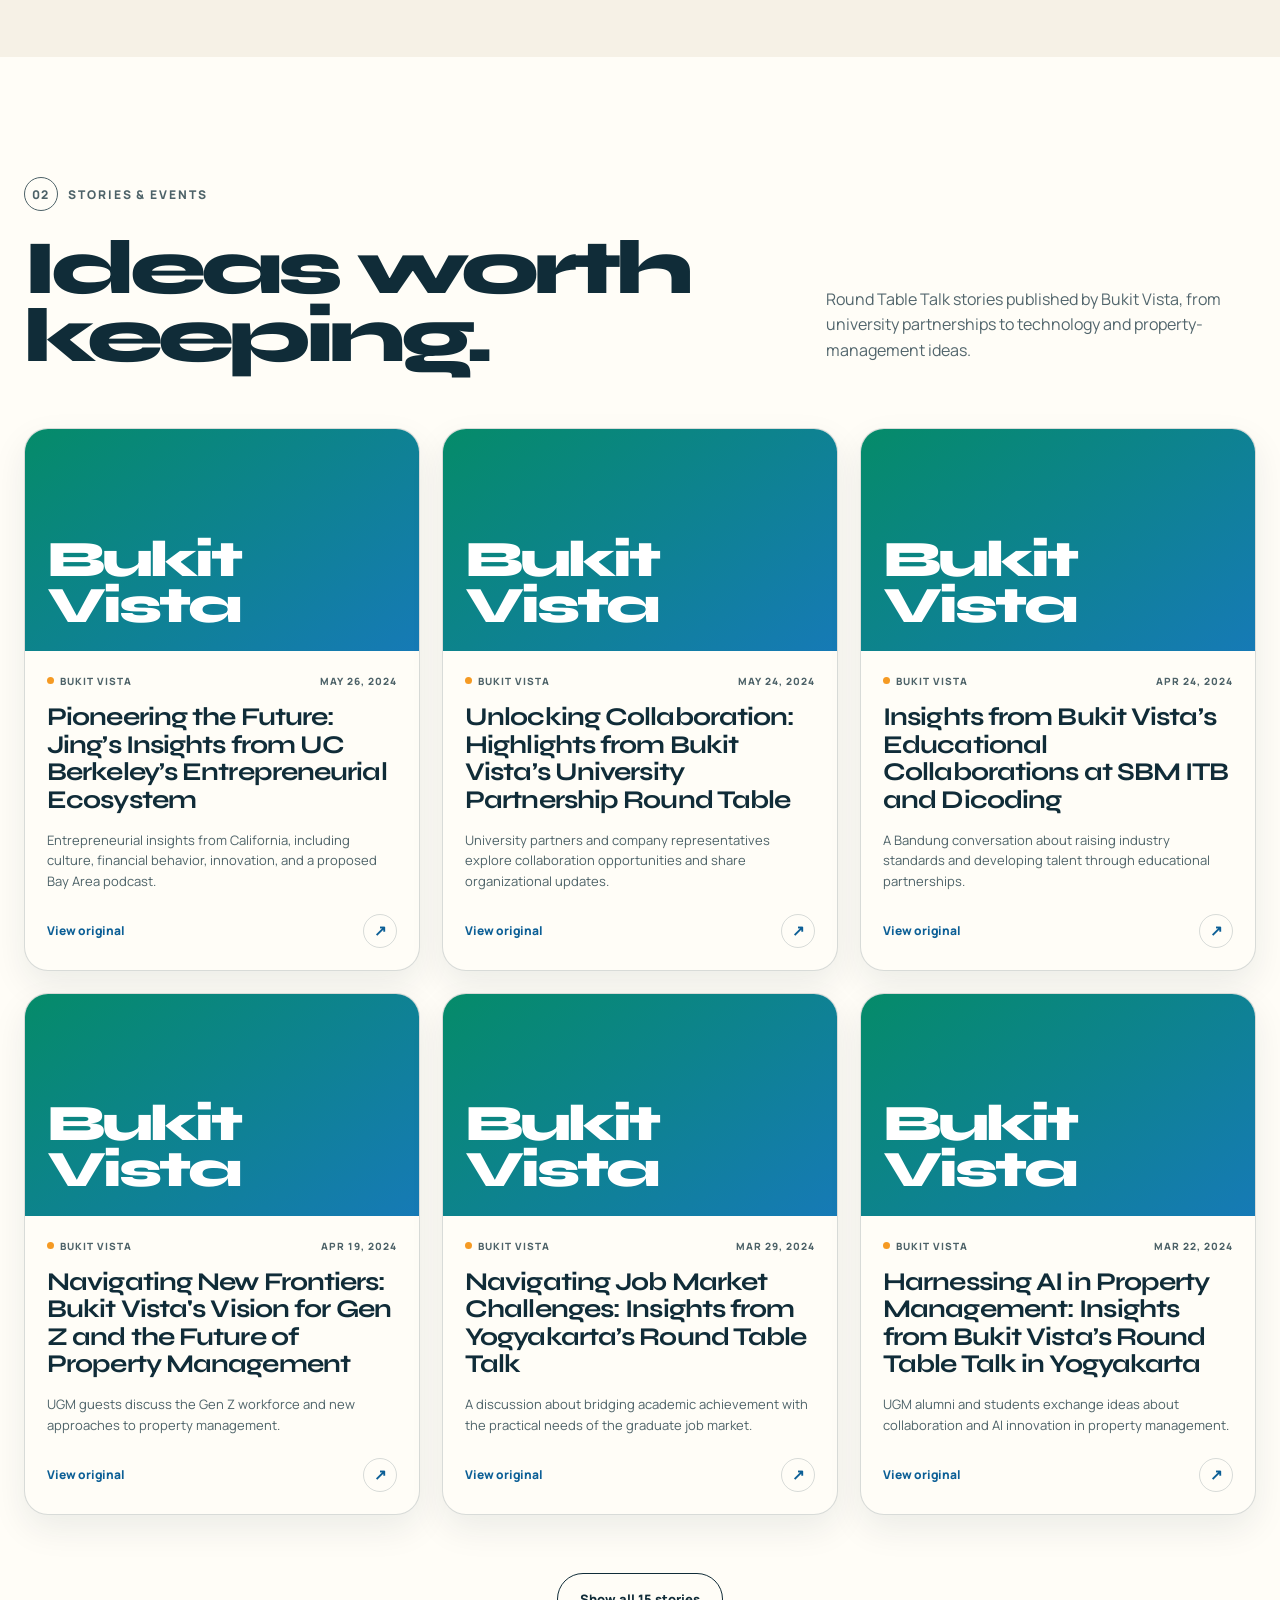
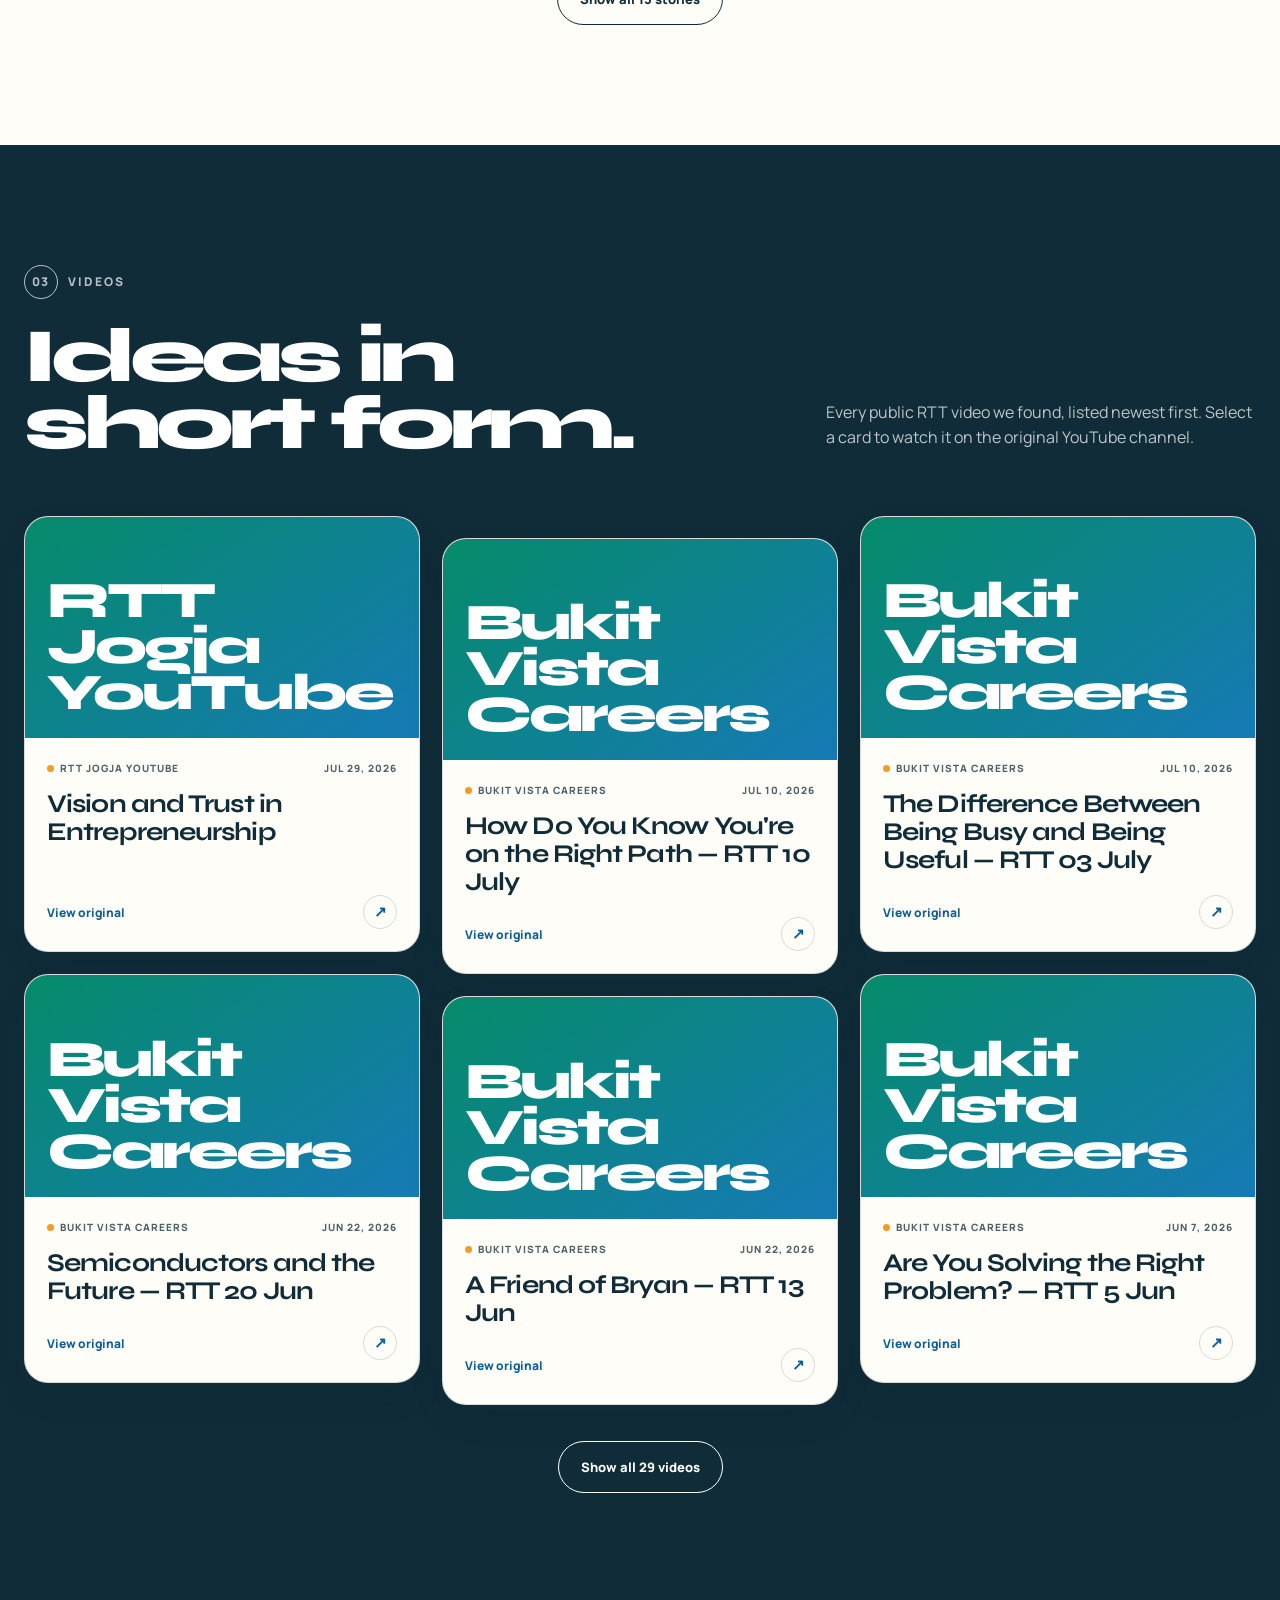
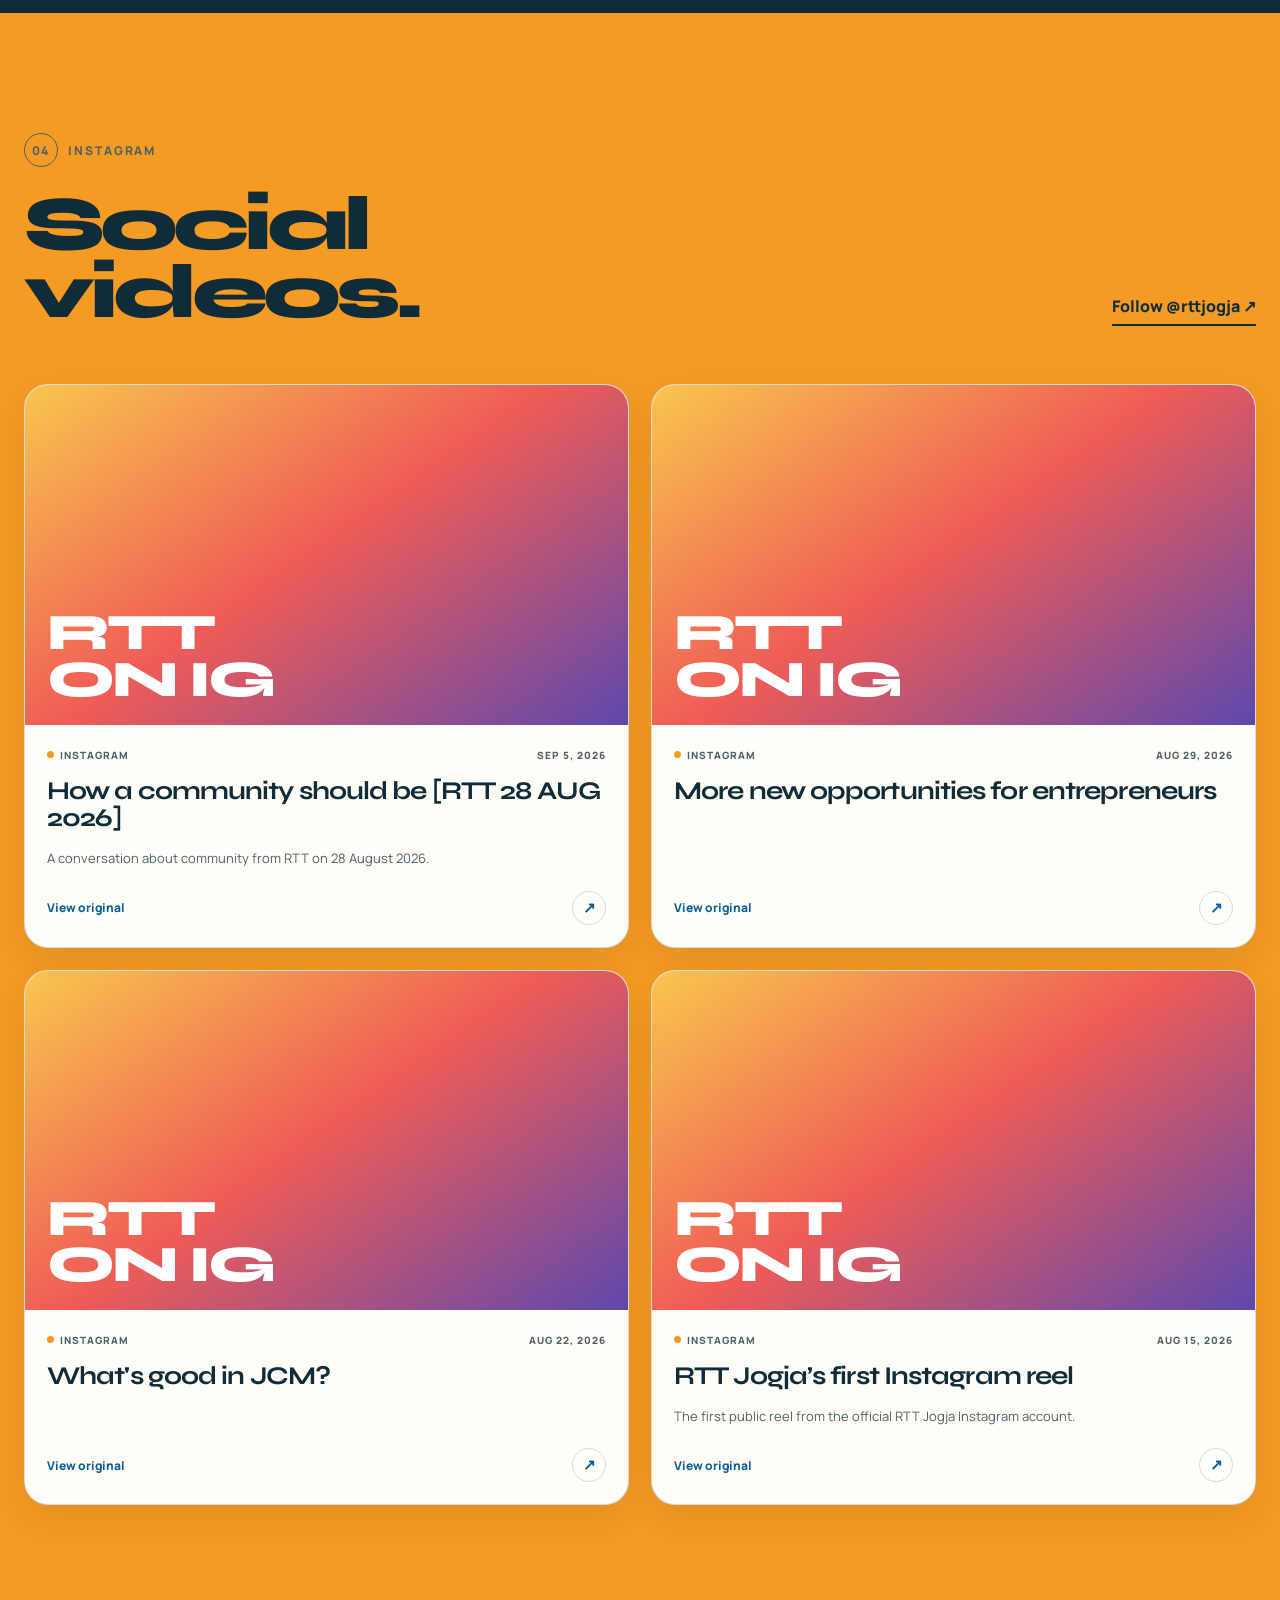
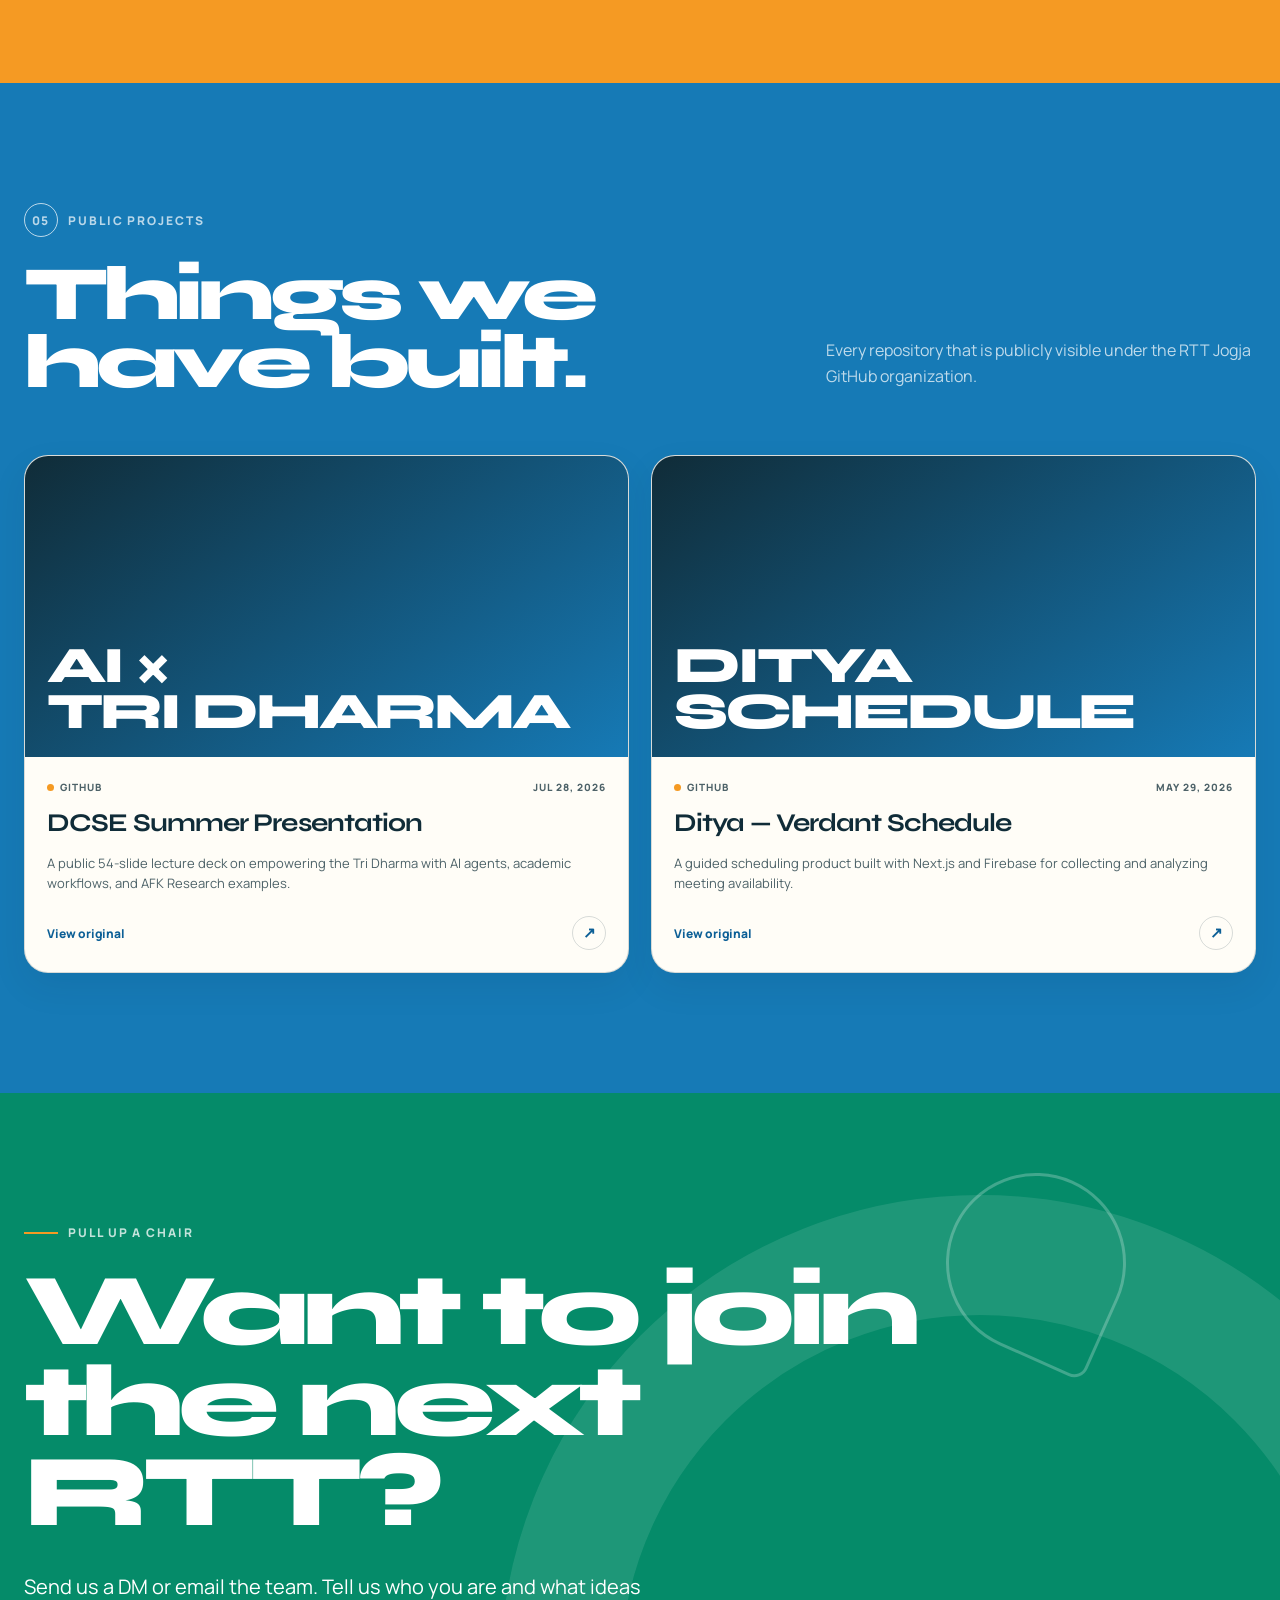
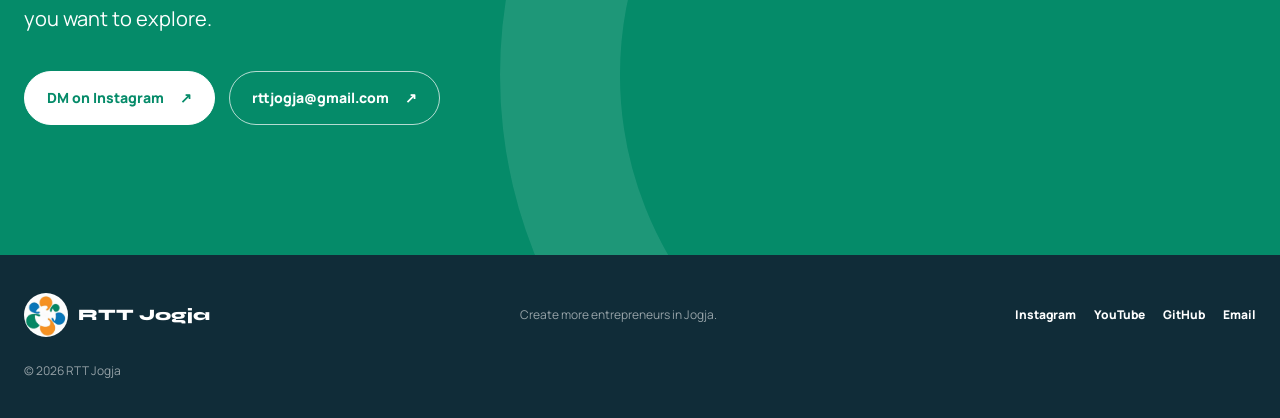
==== commit a77bdd7e: "List all four public Instagram reels" ====
--- a/index.html
+++ b/index.html
@@ -75,7 +75,7 @@
             <span class="pulse-dot" aria-hidden="true"></span>
           </div>
           <div class="hero-stat">
-            <strong data-total-count>47</strong>
+            <strong data-total-count>50</strong>
             <span>published stories,<br>videos &amp; projects</span>
           </div>
           <div class="hero-card-grid">
@@ -141,11 +141,12 @@
           <div class="section-heading compact reveal">
             <div>
               <div class="section-marker"><span>04</span> Instagram</div>
-              <h2>Social<br>notes.</h2>
+              <h2>Social<br>videos.</h2>
             </div>
             <a class="text-link" href="https://www.instagram.com/rttjogja" target="_blank" rel="noopener noreferrer">Follow @rttjogja <span aria-hidden="true">↗</span></a>
           </div>
           <div class="card-grid social-grid" data-grid="instagram"></div>
+          <div class="section-more" data-more-container="instagram"></div>
         </div>
       </section>
 
--- a/styles.css
+++ b/styles.css
@@ -738,7 +738,7 @@
 }
 
 .social-grid {
-  grid-template-columns: minmax(0, 520px);
+  grid-template-columns: repeat(2, minmax(0, 1fr));
 }
 
 .project-grid {
@@ -935,7 +935,7 @@
   }
 
   .social-grid {
-    grid-template-columns: minmax(0, 520px);
+    grid-template-columns: repeat(2, minmax(0, 1fr));
   }
 
   .videos-section .archive-card:nth-child(3n + 2),
